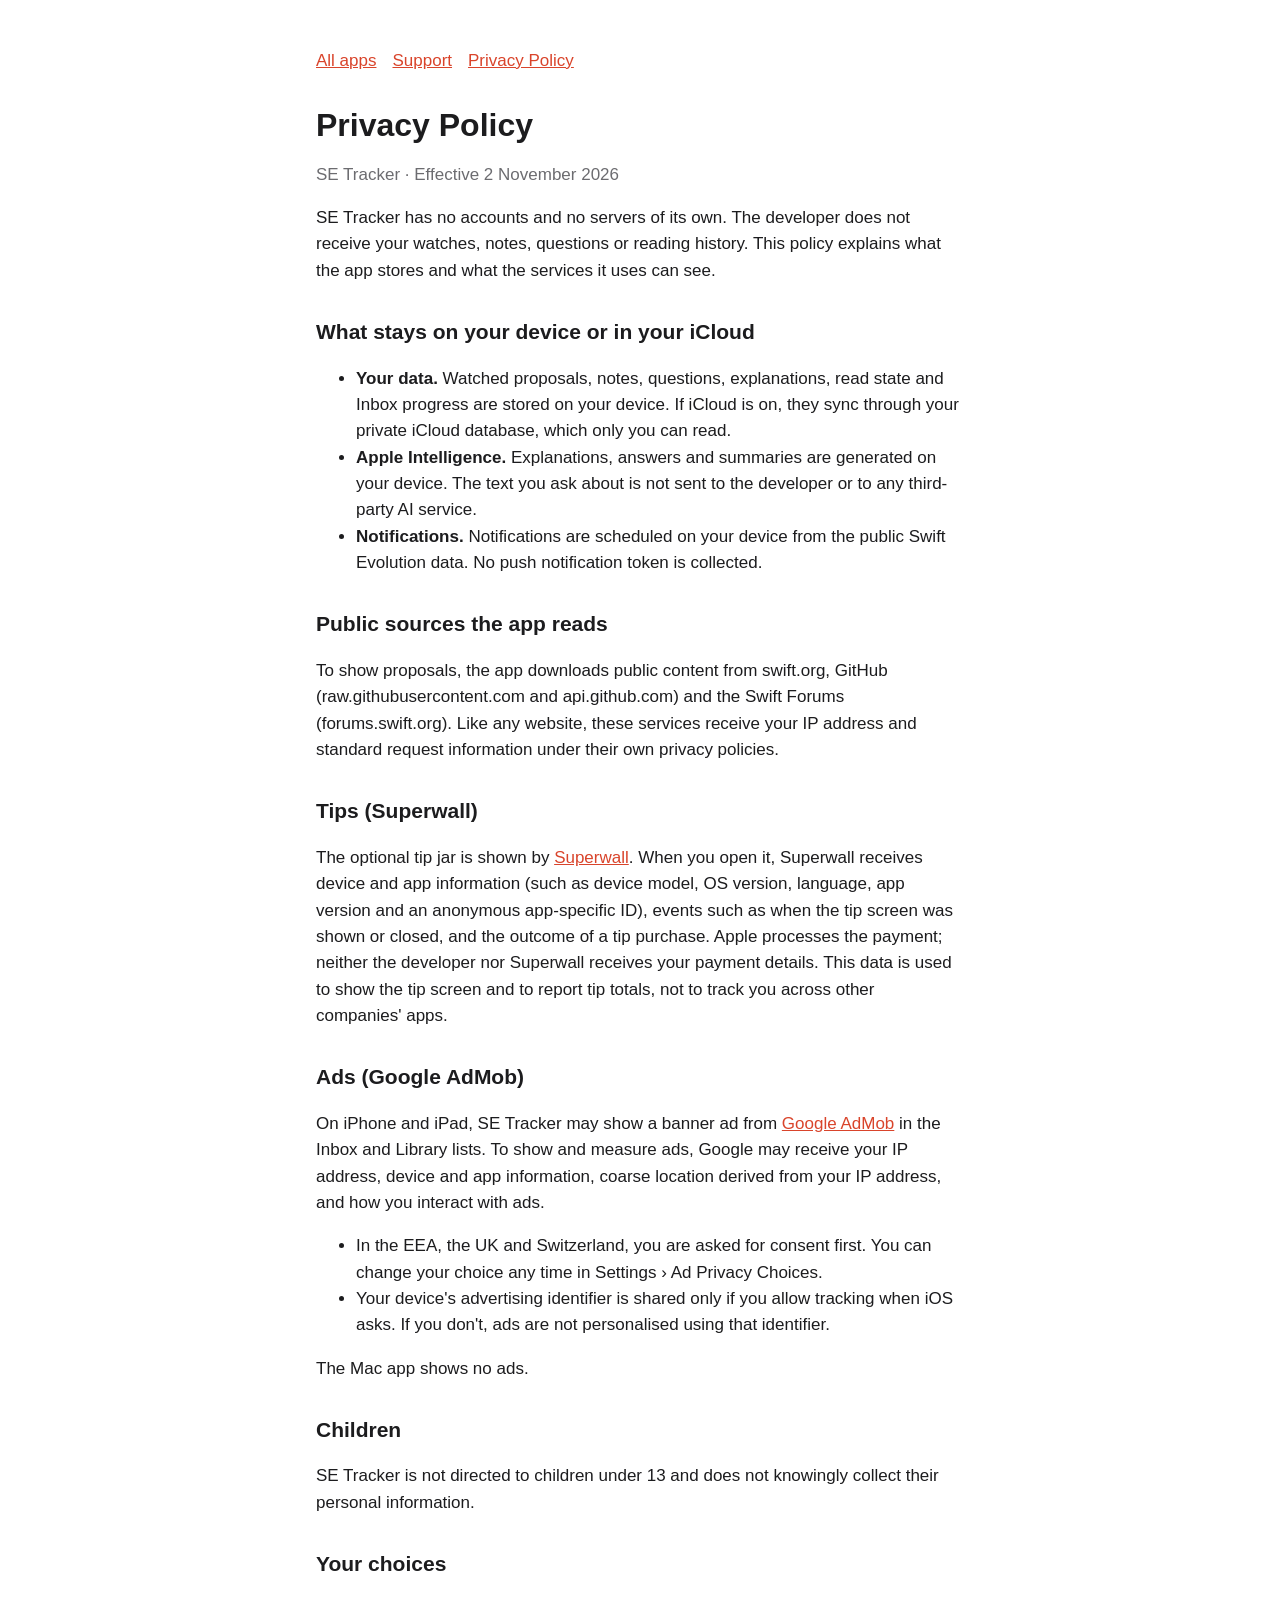
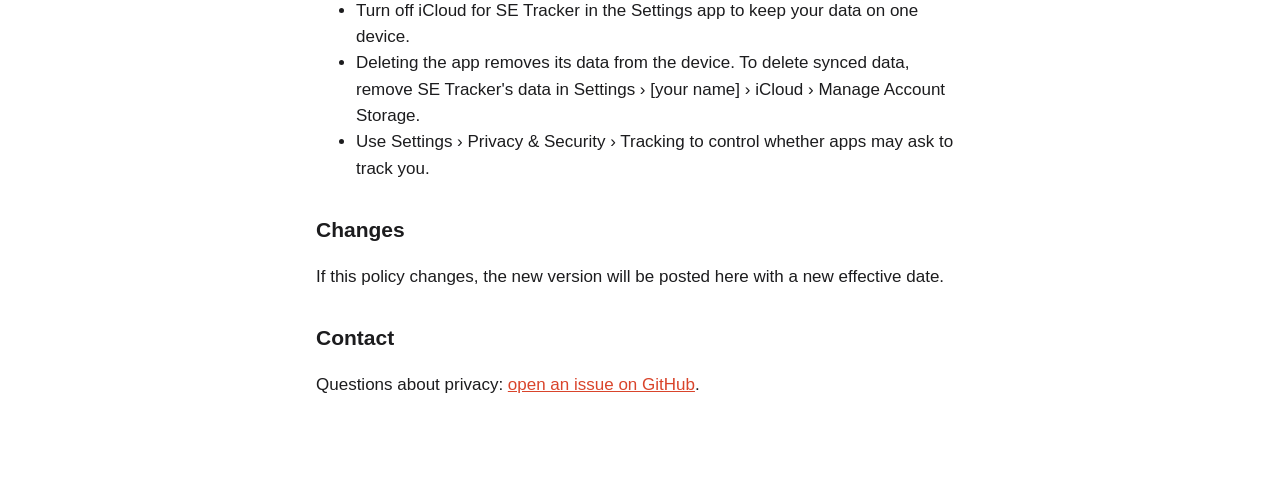
==== setracker/privacy/index.html @ c35afab4 "Give each app its own folder for support and privacy pages" ====
<!doctype html>
<html lang="en">
<head>
<meta charset="utf-8">
<meta name="viewport" content="width=device-width, initial-scale=1">
<title>SE Tracker Privacy Policy</title>
<meta name="description" content="What SE Tracker collects, why, and who it shares it with.">
<link rel="stylesheet" href="/style.css">
</head>
<body>
<main>
<nav><a href="/">All apps</a><a href="/setracker/">Support</a><a href="/setracker/privacy/">Privacy Policy</a></nav>
<h1>Privacy Policy</h1>
<p class="muted">SE Tracker · Effective 2 November 2026</p>

<p>SE Tracker has no accounts and no servers of its own. The developer does not receive your watches, notes, questions or reading history. This policy explains what the app stores and what the services it uses can see.</p>

<h2>What stays on your device or in your iCloud</h2>
<ul>
<li><strong>Your data.</strong> Watched proposals, notes, questions, explanations, read state and Inbox progress are stored on your device. If iCloud is on, they sync through your private iCloud database, which only you can read.</li>
<li><strong>Apple Intelligence.</strong> Explanations, answers and summaries are generated on your device. The text you ask about is not sent to the developer or to any third-party AI service.</li>
<li><strong>Notifications.</strong> Notifications are scheduled on your device from the public Swift Evolution data. No push notification token is collected.</li>
</ul>

<h2>Public sources the app reads</h2>
<p>To show proposals, the app downloads public content from swift.org, GitHub (raw.githubusercontent.com and api.github.com) and the Swift Forums (forums.swift.org). Like any website, these services receive your IP address and standard request information under their own privacy policies.</p>

<h2>Tips (Superwall)</h2>
<p>The optional tip jar is shown by <a href="https://superwall.com/privacy">Superwall</a>. When you open it, Superwall receives device and app information (such as device model, OS version, language, app version and an anonymous app-specific ID), events such as when the tip screen was shown or closed, and the outcome of a tip purchase. Apple processes the payment; neither the developer nor Superwall receives your payment details. This data is used to show the tip screen and to report tip totals, not to track you across other companies' apps.</p>

<h2>Ads (Google AdMob)</h2>
<p>On iPhone and iPad, SE Tracker may show a banner ad from <a href="https://policies.google.com/privacy">Google AdMob</a> in the Inbox and Library lists. To show and measure ads, Google may receive your IP address, device and app information, coarse location derived from your IP address, and how you interact with ads.</p>
<ul>
<li>In the EEA, the UK and Switzerland, you are asked for consent first. You can change your choice any time in Settings › Ad Privacy Choices.</li>
<li>Your device's advertising identifier is shared only if you allow tracking when iOS asks. If you don't, ads are not personalised using that identifier.</li>
</ul>
<p>The Mac app shows no ads.</p>

<h2>Children</h2>
<p>SE Tracker is not directed to children under 13 and does not knowingly collect their personal information.</p>

<h2>Your choices</h2>
<ul>
<li>Turn off iCloud for SE Tracker in the Settings app to keep your data on one device.</li>
<li>Deleting the app removes its data from the device. To delete synced data, remove SE Tracker's data in Settings › [your name] › iCloud › Manage Account Storage.</li>
<li>Use Settings › Privacy &amp; Security › Tracking to control whether apps may ask to track you.</li>
</ul>

<h2>Changes</h2>
<p>If this policy changes, the new version will be posted here with a new effective date.</p>

<h2>Contact</h2>
<p>Questions about privacy: <a href="https://github.com/abdul10ahad/abdul10ahad.github.io/issues/new">open an issue on GitHub</a>.</p>
</main>
</body>
</html>
---- style.css ----
:root { --bg:#ffffff; --text:#1c1c1e; --muted:#6c6c70; --accent:#d9442b; --card:#f2f2f7; }
@media (prefers-color-scheme: dark) { :root { --bg:#000000; --text:#f2f2f7; --muted:#aeaeb2; --accent:#ff6b4a; --card:#1c1c1e; } }
* { box-sizing: border-box; }
body { margin:0; background:var(--bg); color:var(--text); font:17px/1.55 -apple-system, BlinkMacSystemFont, "Helvetica Neue", sans-serif; }
main { max-width:680px; margin:0 auto; padding:48px 16px 64px; }
h1 { font-size:32px; line-height:1.2; margin:0 0 8px; }
h2 { font-size:21px; margin:32px 0 8px; }
p, li { color:var(--text); }
.muted { color:var(--muted); }
a { color:var(--accent); }
.card { background:var(--card); border-radius:16px; padding:16px 20px; margin:16px 0; }
nav { margin-bottom:32px; }
nav a { margin-right:16px; }
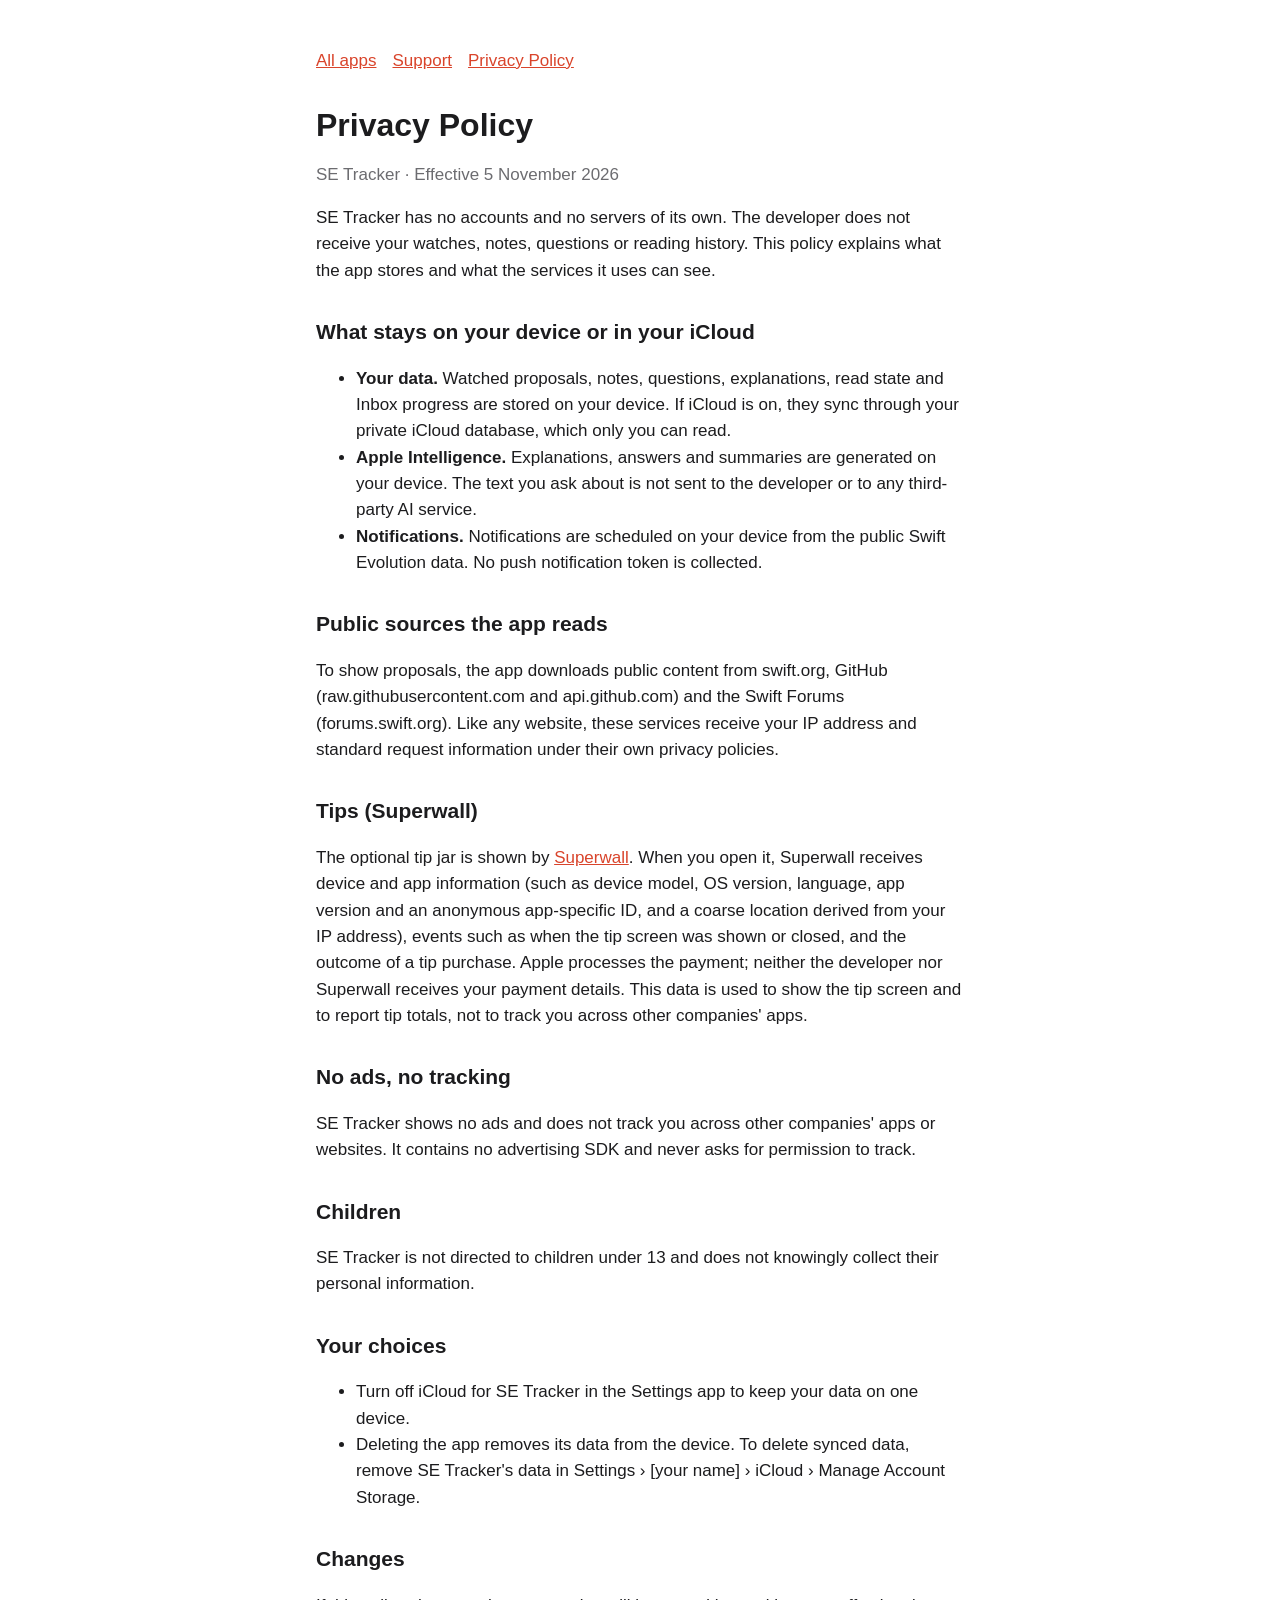
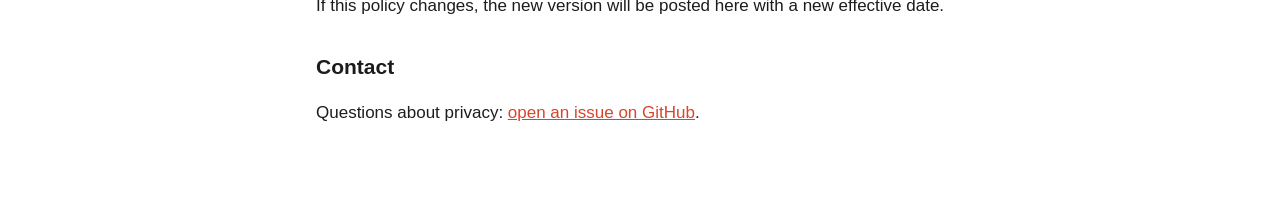
==== commit 8be28a20: "SE Tracker privacy policy: no ads or tracking in 1.0 The app ships without AdMob, so the ads section" ====
--- a/setracker/privacy/index.html
+++ b/setracker/privacy/index.html
@@ -11,7 +11,7 @@
 <main>
 <nav><a href="/">All apps</a><a href="/setracker/">Support</a><a href="/setracker/privacy/">Privacy Policy</a></nav>
 <h1>Privacy Policy</h1>
-<p class="muted">SE Tracker · Effective 2 November 2026</p>
+<p class="muted">SE Tracker · Effective 5 November 2026</p>
 
 <p>SE Tracker has no accounts and no servers of its own. The developer does not receive your watches, notes, questions or reading history. This policy explains what the app stores and what the services it uses can see.</p>
 
@@ -26,15 +26,10 @@
 <p>To show proposals, the app downloads public content from swift.org, GitHub (raw.githubusercontent.com and api.github.com) and the Swift Forums (forums.swift.org). Like any website, these services receive your IP address and standard request information under their own privacy policies.</p>
 
 <h2>Tips (Superwall)</h2>
-<p>The optional tip jar is shown by <a href="https://superwall.com/privacy">Superwall</a>. When you open it, Superwall receives device and app information (such as device model, OS version, language, app version and an anonymous app-specific ID), events such as when the tip screen was shown or closed, and the outcome of a tip purchase. Apple processes the payment; neither the developer nor Superwall receives your payment details. This data is used to show the tip screen and to report tip totals, not to track you across other companies' apps.</p>
+<p>The optional tip jar is shown by <a href="https://superwall.com/privacy">Superwall</a>. When you open it, Superwall receives device and app information (such as device model, OS version, language, app version and an anonymous app-specific ID, and a coarse location derived from your IP address), events such as when the tip screen was shown or closed, and the outcome of a tip purchase. Apple processes the payment; neither the developer nor Superwall receives your payment details. This data is used to show the tip screen and to report tip totals, not to track you across other companies' apps.</p>
 
-<h2>Ads (Google AdMob)</h2>
-<p>On iPhone and iPad, SE Tracker may show a banner ad from <a href="https://policies.google.com/privacy">Google AdMob</a> in the Inbox and Library lists. To show and measure ads, Google may receive your IP address, device and app information, coarse location derived from your IP address, and how you interact with ads.</p>
-<ul>
-<li>In the EEA, the UK and Switzerland, you are asked for consent first. You can change your choice any time in Settings › Ad Privacy Choices.</li>
-<li>Your device's advertising identifier is shared only if you allow tracking when iOS asks. If you don't, ads are not personalised using that identifier.</li>
-</ul>
-<p>The Mac app shows no ads.</p>
+<h2>No ads, no tracking</h2>
+<p>SE Tracker shows no ads and does not track you across other companies' apps or websites. It contains no advertising SDK and never asks for permission to track.</p>
 
 <h2>Children</h2>
 <p>SE Tracker is not directed to children under 13 and does not knowingly collect their personal information.</p>
@@ -43,7 +38,6 @@
 <ul>
 <li>Turn off iCloud for SE Tracker in the Settings app to keep your data on one device.</li>
 <li>Deleting the app removes its data from the device. To delete synced data, remove SE Tracker's data in Settings › [your name] › iCloud › Manage Account Storage.</li>
-<li>Use Settings › Privacy &amp; Security › Tracking to control whether apps may ask to track you.</li>
 </ul>
 
 <h2>Changes</h2>
